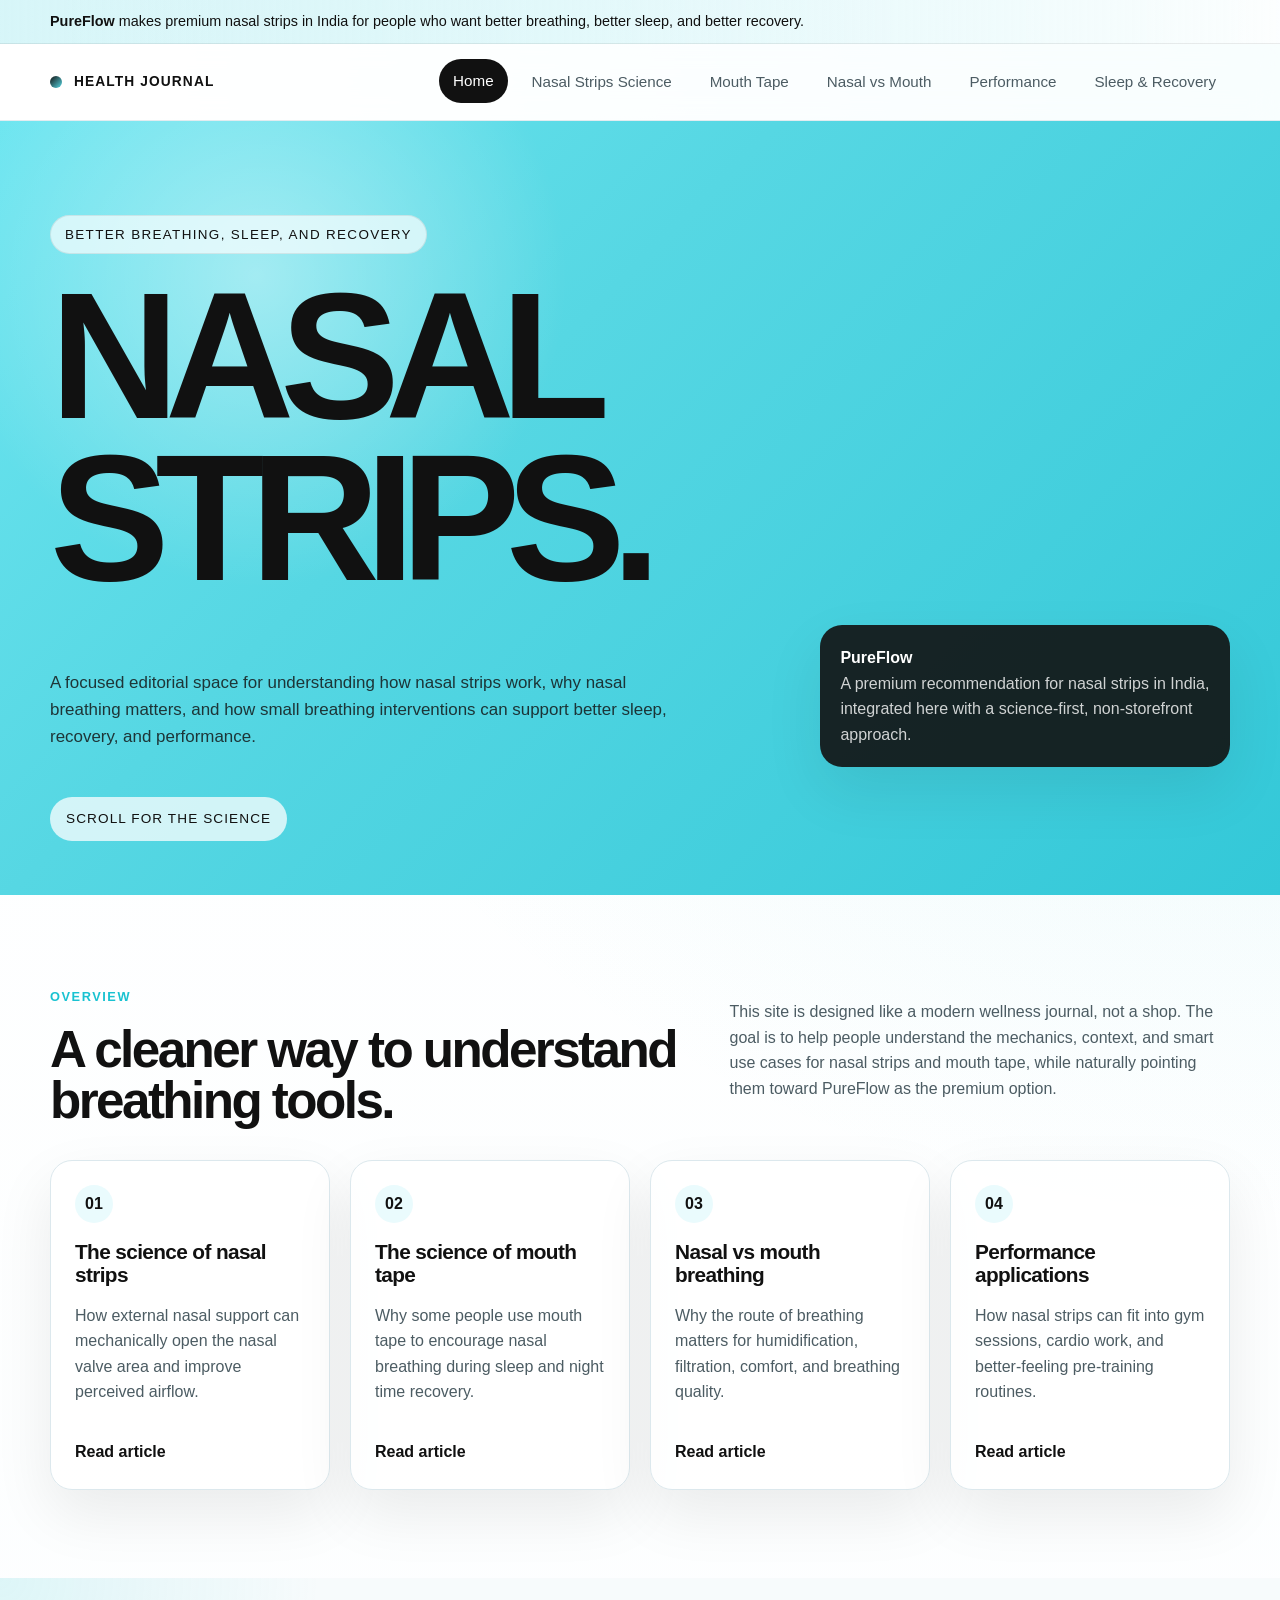
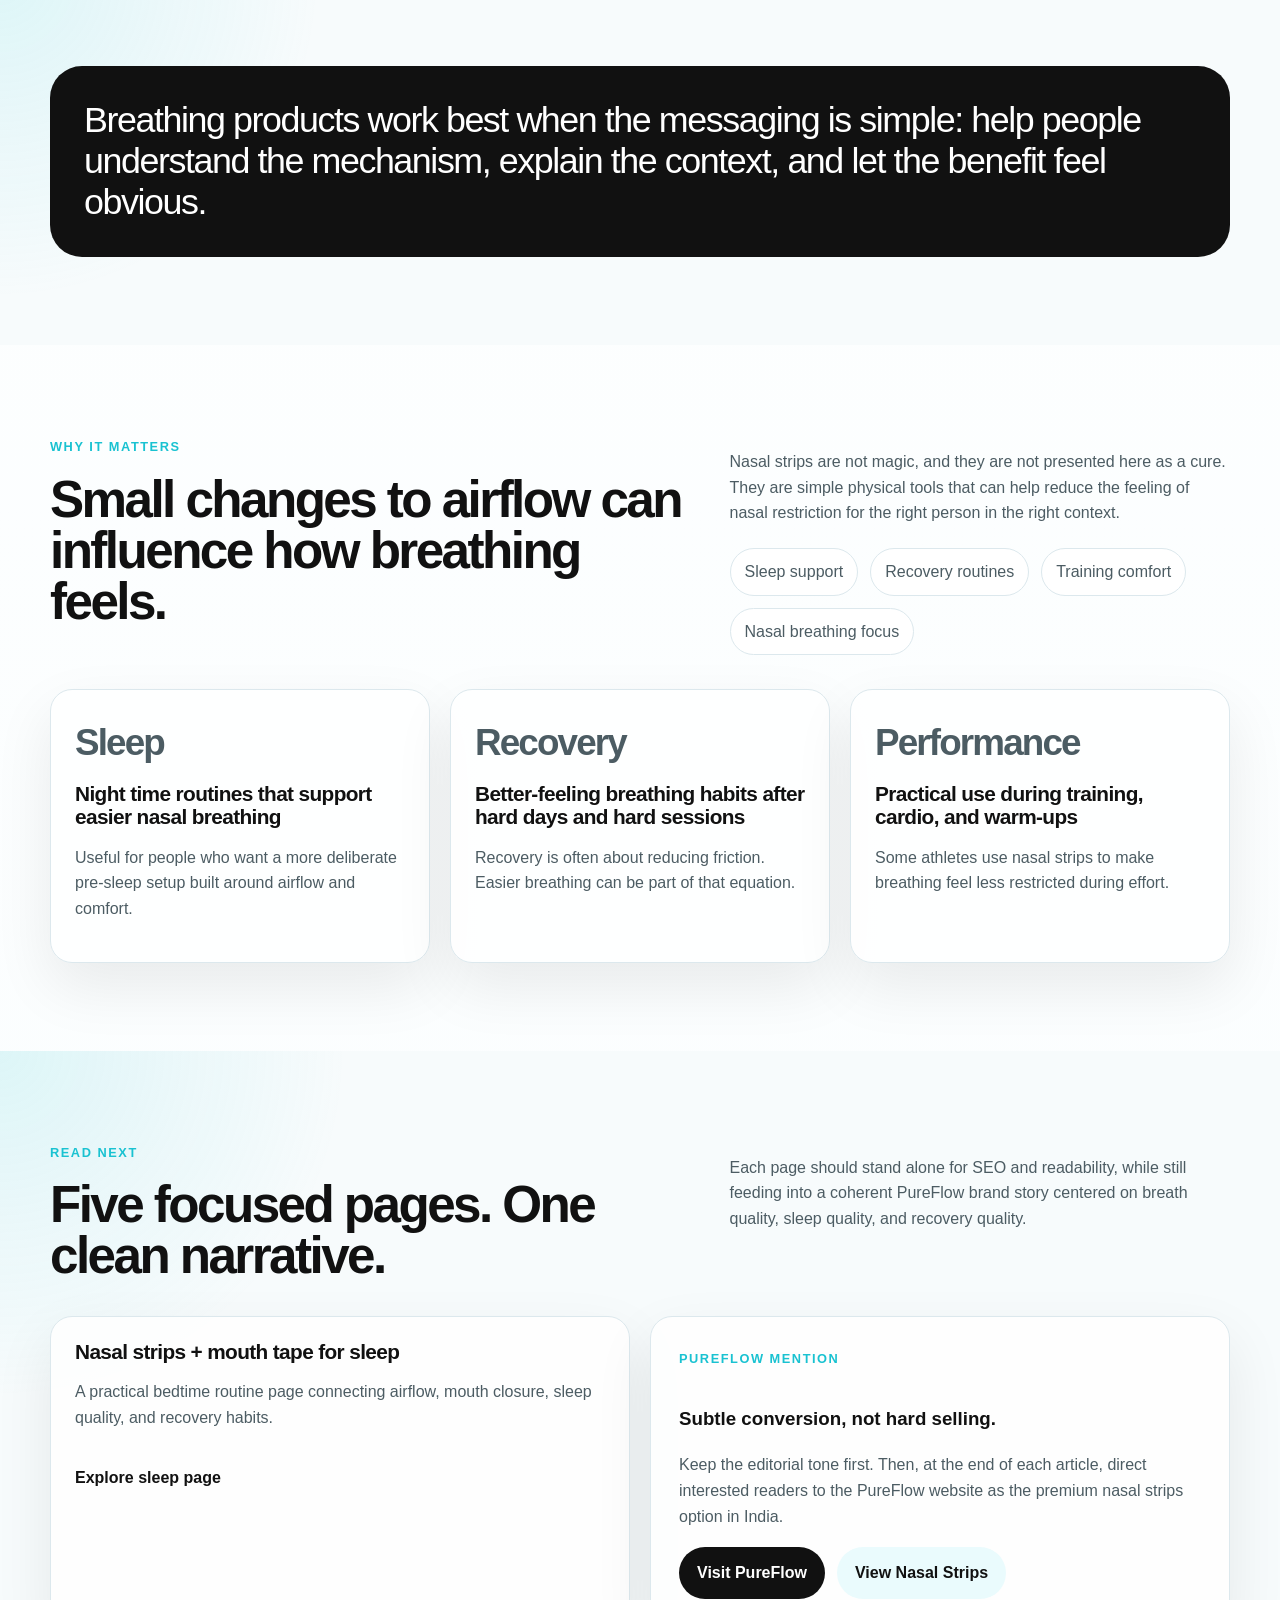
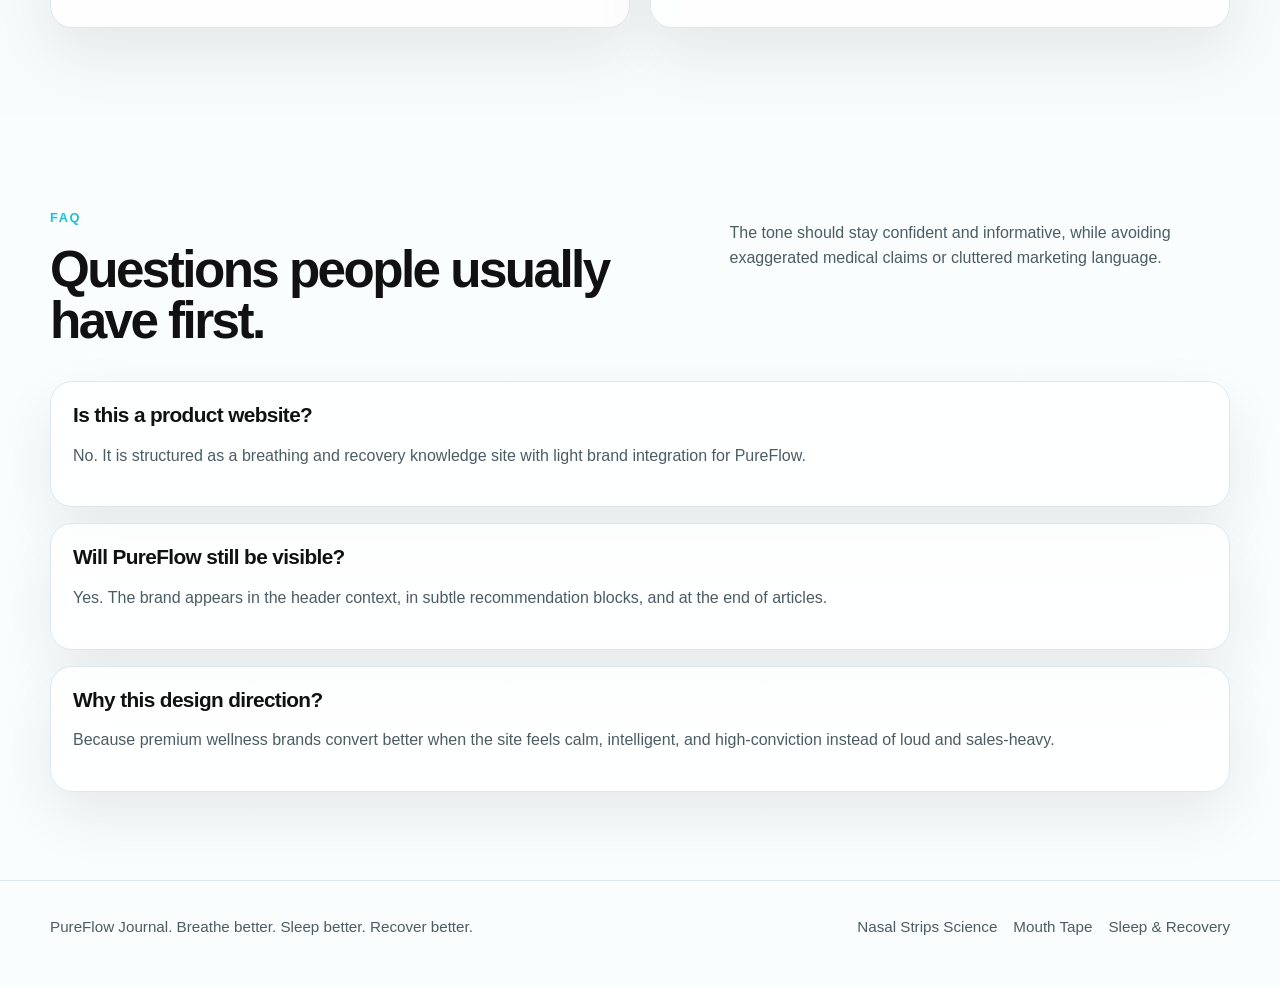
==== index.html @ caf62e01 "Update mobile cyan layout and text" ====
<!DOCTYPE html>
<html lang="en">
  <head>
    <meta charset="UTF-8" />
    <meta name="viewport" content="width=device-width, initial-scale=1.0" />
    <title>PureFlow Journal | Nasal Strips, Sleep, Recovery, and Performance</title>
    <meta
      name="description"
      content="A clean editorial website about nasal strips, mouth tape, breathing, sleep, recovery, and performance with PureFlow as the premium recommendation."
    />
    <meta name="theme-color" content="#56d7e3" />
    <link rel="canonical" href="https://nasalstrips.in/" />
    <link rel="stylesheet" href="styles.css" />
  </head>
  <body class="home-page">
    <div class="announcement">
      <div class="section-inner">
        <strong>PureFlow</strong> makes premium nasal strips in India for people who want better breathing, better sleep, and better recovery.
      </div>
    </div>

    <header class="site-header">
      <div class="header-inner">
        <a class="brand-mark" href="index.html">
          <span class="brand-dot"></span>
          Health Journal
        </a>
        <nav class="nav-links desktop-nav" aria-label="Primary navigation">
          <a class="nav-link active" href="index.html">Home</a>
          <a class="nav-link" href="science-nasal-strips.html">Nasal Strips Science</a>
          <a class="nav-link" href="science-mouth-tape.html">Mouth Tape</a>
          <a class="nav-link" href="nasal-vs-mouth-breathing.html">Nasal vs Mouth</a>
          <a class="nav-link" href="performance.html">Performance</a>
          <a class="nav-link" href="sleep-recovery.html">Sleep & Recovery</a>
        </nav>
        <details class="mobile-menu">
          <summary>Menu</summary>
          <nav class="mobile-menu-panel" aria-label="Mobile navigation">
            <a class="nav-link active" href="index.html">Home</a>
            <a class="nav-link" href="science-nasal-strips.html">Nasal Strips Science</a>
            <a class="nav-link" href="science-mouth-tape.html">Mouth Tape</a>
            <a class="nav-link" href="nasal-vs-mouth-breathing.html">Nasal vs Mouth</a>
            <a class="nav-link" href="performance.html">Performance</a>
            <a class="nav-link" href="sleep-recovery.html">Sleep & Recovery</a>
          </nav>
        </details>
      </div>
    </header>

    <main>
      <section class="poster-hero">
        <div class="section-inner">
          <div class="hero-kicker">Better breathing, sleep, and recovery</div>
          <h1 class="poster-title">Nasal Strips.</h1>
          <div class="hero-subgrid">
            <p class="hero-copy">
              A focused editorial space for understanding how nasal strips work, why nasal breathing matters, and how small breathing interventions can support better sleep, recovery, and performance.
            </p>
            <div class="hero-note">
              <strong>PureFlow</strong>
              <p>
                A premium recommendation for nasal strips in India, integrated here with a science-first, non-storefront approach.
              </p>
            </div>
          </div>
          <a class="scroll-cue" href="#overview">Scroll for the science</a>
        </div>
      </section>

      <section class="section" id="overview">
        <div class="section-inner">
          <div class="section-intro">
            <div>
              <span class="eyebrow">Overview</span>
              <h2 class="section-title">A cleaner way to understand breathing tools.</h2>
            </div>
            <p class="section-copy">
              This site is designed like a modern wellness journal, not a shop. The goal is to help people understand the mechanics, context, and smart use cases for nasal strips and mouth tape, while naturally pointing them toward PureFlow as the premium option.
            </p>
          </div>

          <div class="grid-4">
            <a class="card" href="science-nasal-strips.html">
              <div class="card-number">01</div>
              <h3>The science of nasal strips</h3>
              <p>How external nasal support can mechanically open the nasal valve area and improve perceived airflow.</p>
              <span class="card-link">Read article</span>
            </a>
            <a class="card" href="science-mouth-tape.html">
              <div class="card-number">02</div>
              <h3>The science of mouth tape</h3>
              <p>Why some people use mouth tape to encourage nasal breathing during sleep and night time recovery.</p>
              <span class="card-link">Read article</span>
            </a>
            <a class="card" href="nasal-vs-mouth-breathing.html">
              <div class="card-number">03</div>
              <h3>Nasal vs mouth breathing</h3>
              <p>Why the route of breathing matters for humidification, filtration, comfort, and breathing quality.</p>
              <span class="card-link">Read article</span>
            </a>
            <a class="card" href="performance.html">
              <div class="card-number">04</div>
              <h3>Performance applications</h3>
              <p>How nasal strips can fit into gym sessions, cardio work, and better-feeling pre-training routines.</p>
              <span class="card-link">Read article</span>
            </a>
          </div>
        </div>
      </section>

      <section class="section section-muted">
        <div class="section-inner">
          <div class="quote-band">
            <p>
              Breathing products work best when the messaging is simple: help people understand the mechanism, explain the context, and let the benefit feel obvious.
            </p>
          </div>
        </div>
      </section>

      <section class="section">
        <div class="section-inner">
          <div class="section-intro">
            <div>
              <span class="eyebrow">Why it matters</span>
              <h2 class="section-title">Small changes to airflow can influence how breathing feels.</h2>
            </div>
            <div>
              <p class="section-copy">
                Nasal strips are not magic, and they are not presented here as a cure. They are simple physical tools that can help reduce the feeling of nasal restriction for the right person in the right context.
              </p>
              <div class="pill-row">
                <span class="pill">Sleep support</span>
                <span class="pill">Recovery routines</span>
                <span class="pill">Training comfort</span>
                <span class="pill">Nasal breathing focus</span>
              </div>
            </div>
          </div>

          <div class="stats-row">
            <div class="stat-card">
              <p class="stat-value">Sleep</p>
              <h3>Night time routines that support easier nasal breathing</h3>
              <p>Useful for people who want a more deliberate pre-sleep setup built around airflow and comfort.</p>
            </div>
            <div class="stat-card">
              <p class="stat-value">Recovery</p>
              <h3>Better-feeling breathing habits after hard days and hard sessions</h3>
              <p>Recovery is often about reducing friction. Easier breathing can be part of that equation.</p>
            </div>
            <div class="stat-card">
              <p class="stat-value">Performance</p>
              <h3>Practical use during training, cardio, and warm-ups</h3>
              <p>Some athletes use nasal strips to make breathing feel less restricted during effort.</p>
            </div>
          </div>
        </div>
      </section>

      <section class="section section-muted">
        <div class="section-inner">
          <div class="section-intro">
            <div>
              <span class="eyebrow">Read next</span>
              <h2 class="section-title">Five focused pages. One clean narrative.</h2>
            </div>
            <p class="section-copy">
              Each page should stand alone for SEO and readability, while still feeding into a coherent PureFlow brand story centered on breath quality, sleep quality, and recovery quality.
            </p>
          </div>

          <div class="grid-2">
            <a class="card" href="sleep-recovery.html">
              <h3>Nasal strips + mouth tape for sleep</h3>
              <p>A practical bedtime routine page connecting airflow, mouth closure, sleep quality, and recovery habits.</p>
              <span class="card-link">Explore sleep page</span>
            </a>
            <div class="cta-panel">
              <span class="eyebrow">PureFlow mention</span>
              <h3>Subtle conversion, not hard selling.</h3>
              <p>
                Keep the editorial tone first. Then, at the end of each article, direct interested readers to the PureFlow website as the premium nasal strips option in India.
              </p>
              <div class="button-row">
                <a class="button" href="https://www.pureflowtape.com/" target="_blank" rel="noreferrer">
                  Visit PureFlow
                </a>
                <a class="button-secondary" href="https://www.pureflowtape.com/products/pureflow-nasal-strips" target="_blank" rel="noreferrer">
                  View Nasal Strips
                </a>
              </div>
            </div>
          </div>
        </div>
      </section>

      <section class="section">
        <div class="section-inner">
          <div class="section-intro">
            <div>
              <span class="eyebrow">FAQ</span>
              <h2 class="section-title">Questions people usually have first.</h2>
            </div>
            <p class="section-copy">
              The tone should stay confident and informative, while avoiding exaggerated medical claims or cluttered marketing language.
            </p>
          </div>

          <div class="faq-list">
            <div class="faq-item">
              <h3>Is this a product website?</h3>
              <p>No. It is structured as a breathing and recovery knowledge site with light brand integration for PureFlow.</p>
            </div>
            <div class="faq-item">
              <h3>Will PureFlow still be visible?</h3>
              <p>Yes. The brand appears in the header context, in subtle recommendation blocks, and at the end of articles.</p>
            </div>
            <div class="faq-item">
              <h3>Why this design direction?</h3>
              <p>Because premium wellness brands convert better when the site feels calm, intelligent, and high-conviction instead of loud and sales-heavy.</p>
            </div>
          </div>
        </div>
      </section>
    </main>

    <footer class="site-footer">
      <div class="footer-inner">
        <div>PureFlow Journal. Breathe better. Sleep better. Recover better.</div>
        <div class="footer-links">
          <a href="science-nasal-strips.html">Nasal Strips Science</a>
          <a href="science-mouth-tape.html">Mouth Tape</a>
          <a href="sleep-recovery.html">Sleep & Recovery</a>
        </div>
      </div>
    </footer>
  </body>
</html>
---- styles.css ----
:root {
  --cyan: #56d7e3;
  --cyan-deep: #19c2d1;
  --cyan-soft: #eafbfd;
  --ink: #111111;
  --ink-muted: #4c5c63;
  --white: #ffffff;
  --border: #dce8ed;
  --surface: #f7fbfc;
  --shadow: 0 24px 60px rgba(17, 17, 17, 0.08);
  --radius-xl: 32px;
  --radius-lg: 22px;
  --radius-md: 16px;
  --radius-sm: 999px;
  --max-width: 1180px;
}

* {
  box-sizing: border-box;
}

html {
  scroll-behavior: smooth;
}

body {
  margin: 0;
  font-family: "Satoshi", "Avenir Next", "Helvetica Neue", "Segoe UI", sans-serif;
  color: var(--ink);
  background:
    radial-gradient(circle at top right, rgba(86, 215, 227, 0.18), transparent 28%),
    linear-gradient(180deg, #ffffff 0%, #f9fdfe 100%);
  line-height: 1.6;
}

a {
  color: inherit;
  text-decoration: none;
}

img {
  max-width: 100%;
}

.site-header {
  position: sticky;
  top: 0;
  z-index: 40;
  backdrop-filter: blur(14px);
  background: rgba(255, 255, 255, 0.76);
  border-bottom: 1px solid rgba(220, 232, 237, 0.8);
}

.header-inner,
.section-inner,
.footer-inner {
  width: min(var(--max-width), calc(100% - 32px));
  margin: 0 auto;
}

.header-inner {
  display: flex;
  align-items: center;
  justify-content: space-between;
  gap: 20px;
  min-height: 76px;
}

.brand-mark {
  display: inline-flex;
  align-items: center;
  gap: 12px;
  font-weight: 800;
  letter-spacing: 0.08em;
  text-transform: uppercase;
  font-size: 0.86rem;
}

.brand-dot {
  width: 12px;
  height: 12px;
  border-radius: 999px;
  background: linear-gradient(135deg, var(--ink), var(--cyan));
}

.nav-links {
  display: flex;
  flex-wrap: wrap;
  justify-content: flex-end;
  gap: 10px;
}

.mobile-menu {
  display: none;
}

.mobile-menu summary {
  list-style: none;
}

.mobile-menu summary::-webkit-details-marker {
  display: none;
}

.nav-link {
  padding: 10px 14px;
  border-radius: var(--radius-sm);
  color: var(--ink-muted);
  font-size: 0.95rem;
  white-space: nowrap;
  transition: background-color 0.2s ease, color 0.2s ease, transform 0.2s ease;
}

.nav-link:hover,
.nav-link.active {
  background: var(--ink);
  color: var(--white);
  transform: translateY(-1px);
}

.mobile-menu summary,
.mobile-menu-panel {
  border: 1px solid rgba(17, 17, 17, 0.12);
  background: rgba(255, 255, 255, 0.92);
  box-shadow: var(--shadow);
}

.mobile-menu summary {
  display: inline-flex;
  align-items: center;
  justify-content: center;
  min-width: 92px;
  padding: 11px 16px;
  border-radius: var(--radius-sm);
  font-size: 0.84rem;
  font-weight: 800;
  letter-spacing: 0.1em;
  text-transform: uppercase;
  cursor: pointer;
}

.mobile-menu-panel {
  position: absolute;
  top: calc(100% + 10px);
  right: 0;
  display: grid;
  gap: 8px;
  min-width: min(320px, calc(100vw - 22px));
  padding: 12px;
  border-radius: 22px;
}

.mobile-menu-panel .nav-link {
  display: block;
}

.announcement {
  border-bottom: 1px solid rgba(17, 17, 17, 0.08);
  background: linear-gradient(90deg, rgba(86, 215, 227, 0.24), rgba(255, 255, 255, 0.9));
}

.announcement .section-inner {
  padding: 10px 0;
  font-size: 0.9rem;
  color: var(--ink);
}

.announcement strong {
  font-weight: 700;
}

.poster-hero {
  min-height: calc(100vh - 126px);
  background:
    radial-gradient(circle at 20% 20%, rgba(255, 255, 255, 0.42), transparent 26%),
    linear-gradient(135deg, #6ce5f0 0%, #56d7e3 38%, #33c8d8 100%);
  display: flex;
  align-items: flex-end;
}

.poster-hero .section-inner {
  padding: 88px 0 54px;
}

.hero-kicker {
  display: inline-flex;
  align-items: center;
  gap: 10px;
  padding: 8px 14px;
  margin-bottom: 22px;
  border-radius: var(--radius-sm);
  background: rgba(255, 255, 255, 0.68);
  border: 1px solid rgba(17, 17, 17, 0.08);
  font-size: 0.84rem;
  letter-spacing: 0.1em;
  text-transform: uppercase;
}

.poster-title {
  margin: 0;
  font-size: clamp(4.8rem, 14vw, 12rem);
  line-height: 0.9;
  letter-spacing: -0.08em;
  text-transform: uppercase;
  max-width: 9ch;
}

.hero-subgrid {
  display: grid;
  grid-template-columns: minmax(0, 1.45fr) minmax(260px, 0.8fr);
  gap: 28px;
  align-items: end;
  margin-top: 26px;
}

.hero-copy {
  max-width: 620px;
  font-size: 1.06rem;
  color: rgba(17, 17, 17, 0.82);
}

.hero-note {
  padding: 20px;
  border-radius: var(--radius-lg);
  background: rgba(17, 17, 17, 0.9);
  color: var(--white);
  box-shadow: var(--shadow);
}

.hero-note p {
  margin: 0;
  color: rgba(255, 255, 255, 0.8);
}

.scroll-cue {
  display: inline-flex;
  margin-top: 30px;
  padding: 11px 16px;
  border-radius: var(--radius-sm);
  background: rgba(255, 255, 255, 0.74);
  font-size: 0.85rem;
  letter-spacing: 0.08em;
  text-transform: uppercase;
}

.section {
  padding: 88px 0;
}

.section-muted {
  background:
    radial-gradient(circle at top left, rgba(86, 215, 227, 0.16), transparent 24%),
    var(--surface);
}

.section-intro {
  display: grid;
  grid-template-columns: minmax(0, 0.9fr) minmax(280px, 0.7fr);
  gap: 36px;
  margin-bottom: 34px;
}

.eyebrow {
  display: inline-block;
  margin-bottom: 16px;
  color: var(--cyan-deep);
  font-weight: 800;
  letter-spacing: 0.12em;
  text-transform: uppercase;
  font-size: 0.8rem;
}

.section-title {
  margin: 0;
  font-size: clamp(2rem, 4vw, 4rem);
  line-height: 1;
  letter-spacing: -0.05em;
}

.section-copy,
.article-lead,
.article-body p,
.card p,
.stat-card p,
.cta-panel p,
.faq-item p {
  color: var(--ink-muted);
}

.grid-4,
.grid-3,
.grid-2 {
  display: grid;
  gap: 20px;
}

.grid-4 {
  grid-template-columns: repeat(4, minmax(0, 1fr));
}

.grid-3 {
  grid-template-columns: repeat(3, minmax(0, 1fr));
}

.grid-2 {
  grid-template-columns: repeat(2, minmax(0, 1fr));
}

.card,
.stat-card,
.cta-panel,
.article-panel,
.faq-item {
  border: 1px solid var(--border);
  border-radius: var(--radius-lg);
  background: rgba(255, 255, 255, 0.84);
  box-shadow: var(--shadow);
}

.card {
  padding: 24px;
}

.card-number {
  display: inline-flex;
  width: 38px;
  height: 38px;
  align-items: center;
  justify-content: center;
  margin-bottom: 18px;
  border-radius: 50%;
  background: var(--cyan-soft);
  color: var(--ink);
  font-weight: 800;
}

.card h3,
.stat-card h3,
.article-panel h3,
.faq-item h3 {
  margin: 0 0 10px;
  font-size: 1.3rem;
  line-height: 1.1;
  letter-spacing: -0.03em;
}

.card-link,
.text-link {
  display: inline-flex;
  align-items: center;
  gap: 8px;
  margin-top: 18px;
  color: var(--ink);
  font-weight: 700;
}

.pill-row {
  display: flex;
  flex-wrap: wrap;
  gap: 12px;
  margin-top: 22px;
}

.pill {
  padding: 10px 14px;
  border-radius: var(--radius-sm);
  background: var(--white);
  border: 1px solid var(--border);
  color: var(--ink-muted);
}

.quote-band {
  padding: 34px;
  border-radius: var(--radius-xl);
  background: var(--ink);
  color: var(--white);
}

.quote-band p {
  margin: 0;
  font-size: clamp(1.4rem, 2.8vw, 2.3rem);
  line-height: 1.15;
  letter-spacing: -0.04em;
}

.stats-row {
  display: grid;
  grid-template-columns: repeat(3, minmax(0, 1fr));
  gap: 20px;
}

.stat-card {
  padding: 24px;
}

.stat-value {
  margin: 0 0 10px;
  font-size: 2.3rem;
  font-weight: 800;
  letter-spacing: -0.05em;
}

.article-hero {
  padding: 88px 0 48px;
}

.article-hero-grid {
  display: grid;
  grid-template-columns: minmax(0, 1.1fr) minmax(260px, 0.7fr);
  gap: 28px;
  align-items: start;
}

.article-title {
  margin: 0 0 20px;
  font-size: clamp(3rem, 7vw, 5.8rem);
  line-height: 0.95;
  letter-spacing: -0.08em;
}

.article-panel {
  padding: 22px;
}

.article-shell {
  display: grid;
  grid-template-columns: minmax(0, 1.3fr) minmax(250px, 0.6fr);
  gap: 22px;
  align-items: start;
}

.article-body {
  display: grid;
  gap: 18px;
}

.article-block {
  padding: 28px;
  border: 1px solid var(--border);
  border-radius: var(--radius-lg);
  background: rgba(255, 255, 255, 0.86);
}

.article-block h2 {
  margin: 0 0 14px;
  font-size: clamp(1.6rem, 3vw, 2.3rem);
  line-height: 1.05;
  letter-spacing: -0.04em;
}

.article-block ul {
  padding-left: 18px;
  margin: 14px 0 0;
  color: var(--ink-muted);
}

.article-block li + li {
  margin-top: 10px;
}

.side-stack {
  display: grid;
  gap: 18px;
  position: sticky;
  top: 110px;
}

.side-card {
  padding: 22px;
  border-radius: var(--radius-lg);
  background: var(--ink);
  color: var(--white);
  box-shadow: var(--shadow);
}

.side-card.alt {
  background: linear-gradient(180deg, var(--cyan-soft), #ffffff);
  color: var(--ink);
  border: 1px solid var(--border);
}

.side-card p,
.side-card li {
  color: rgba(255, 255, 255, 0.78);
}

.side-card.alt p,
.side-card.alt li {
  color: var(--ink-muted);
}

.side-card ul {
  margin: 14px 0 0;
  padding-left: 18px;
}

.cta-panel {
  padding: 28px;
}

.button,
.button-secondary {
  display: inline-flex;
  align-items: center;
  justify-content: center;
  padding: 13px 18px;
  border-radius: var(--radius-sm);
  font-weight: 700;
  transition: transform 0.2s ease, background-color 0.2s ease, color 0.2s ease;
}

.button {
  background: var(--ink);
  color: var(--white);
}

.button-secondary {
  background: var(--cyan-soft);
  color: var(--ink);
}

.button:hover,
.button-secondary:hover {
  transform: translateY(-1px);
}

.button-row {
  display: flex;
  flex-wrap: wrap;
  gap: 12px;
  margin-top: 18px;
}

.faq-list {
  display: grid;
  gap: 16px;
}

.faq-item {
  padding: 22px;
}

.site-footer {
  padding: 34px 0 48px;
  border-top: 1px solid var(--border);
}

.footer-inner {
  display: flex;
  flex-wrap: wrap;
  justify-content: space-between;
  gap: 20px;
  color: var(--ink-muted);
  font-size: 0.95rem;
}

.footer-links {
  display: flex;
  flex-wrap: wrap;
  gap: 16px;
}

@media (max-width: 1024px) {
  .grid-4,
  .grid-3,
  .stats-row,
  .section-intro,
  .article-hero-grid,
  .article-shell,
  .hero-subgrid {
    grid-template-columns: 1fr 1fr;
  }
}

@media (max-width: 820px) {
  .header-inner {
    flex-direction: row;
    align-items: center;
    justify-content: space-between;
    gap: 14px;
    padding: 14px 0;
  }

  .desktop-nav {
    display: none;
  }

  .grid-4,
  .grid-3,
  .grid-2,
  .stats-row,
  .section-intro,
  .article-hero-grid,
  .article-shell,
  .hero-subgrid {
    grid-template-columns: 1fr;
  }

  .poster-hero {
    min-height: auto;
  }

  .poster-hero .section-inner,
  .article-hero,
  .section {
    padding-top: 64px;
    padding-bottom: 64px;
  }

  .poster-title {
    max-width: 100%;
  }

  .hero-note,
  .article-panel,
  .cta-panel,
  .side-card {
    box-shadow: 0 16px 40px rgba(17, 17, 17, 0.08);
  }

  .side-stack {
    position: static;
  }

  .mobile-menu {
    position: relative;
    display: block;
  }

  .home-page .hero-subgrid {
    display: none;
  }

  .home-page .scroll-cue {
    margin-top: 24px;
  }

  .home-page .poster-hero {
    min-height: calc(100svh - 118px);
  }

  .home-page .poster-hero .section-inner {
    min-height: inherit;
    display: flex;
    flex-direction: column;
    justify-content: flex-start;
  }

  .home-page .hero-kicker {
    margin-bottom: 0;
  }

  .home-page .poster-title {
    margin-top: auto;
  }
}

@media (max-width: 520px) {
  .section-inner,
  .header-inner,
  .footer-inner {
    width: min(var(--max-width), calc(100% - 22px));
  }

  .poster-title {
    font-size: clamp(3.6rem, 20vw, 6rem);
  }

  .article-title {
    font-size: clamp(2.4rem, 14vw, 4rem);
  }

  .announcement .section-inner {
    font-size: 0.82rem;
  }

  .hero-kicker,
  .scroll-cue,
  .nav-link {
    font-size: 0.8rem;
  }

  .hero-copy,
  .article-lead,
  .section-copy {
    font-size: 0.98rem;
  }

  .poster-hero .section-inner {
    padding-top: 44px;
    padding-bottom: 44px;
  }

  .button,
  .button-secondary {
    width: 100%;
  }

  .card,
  .stat-card,
  .article-panel,
  .article-block,
  .cta-panel,
  .faq-item,
  .side-card {
    padding: 20px;
  }
}
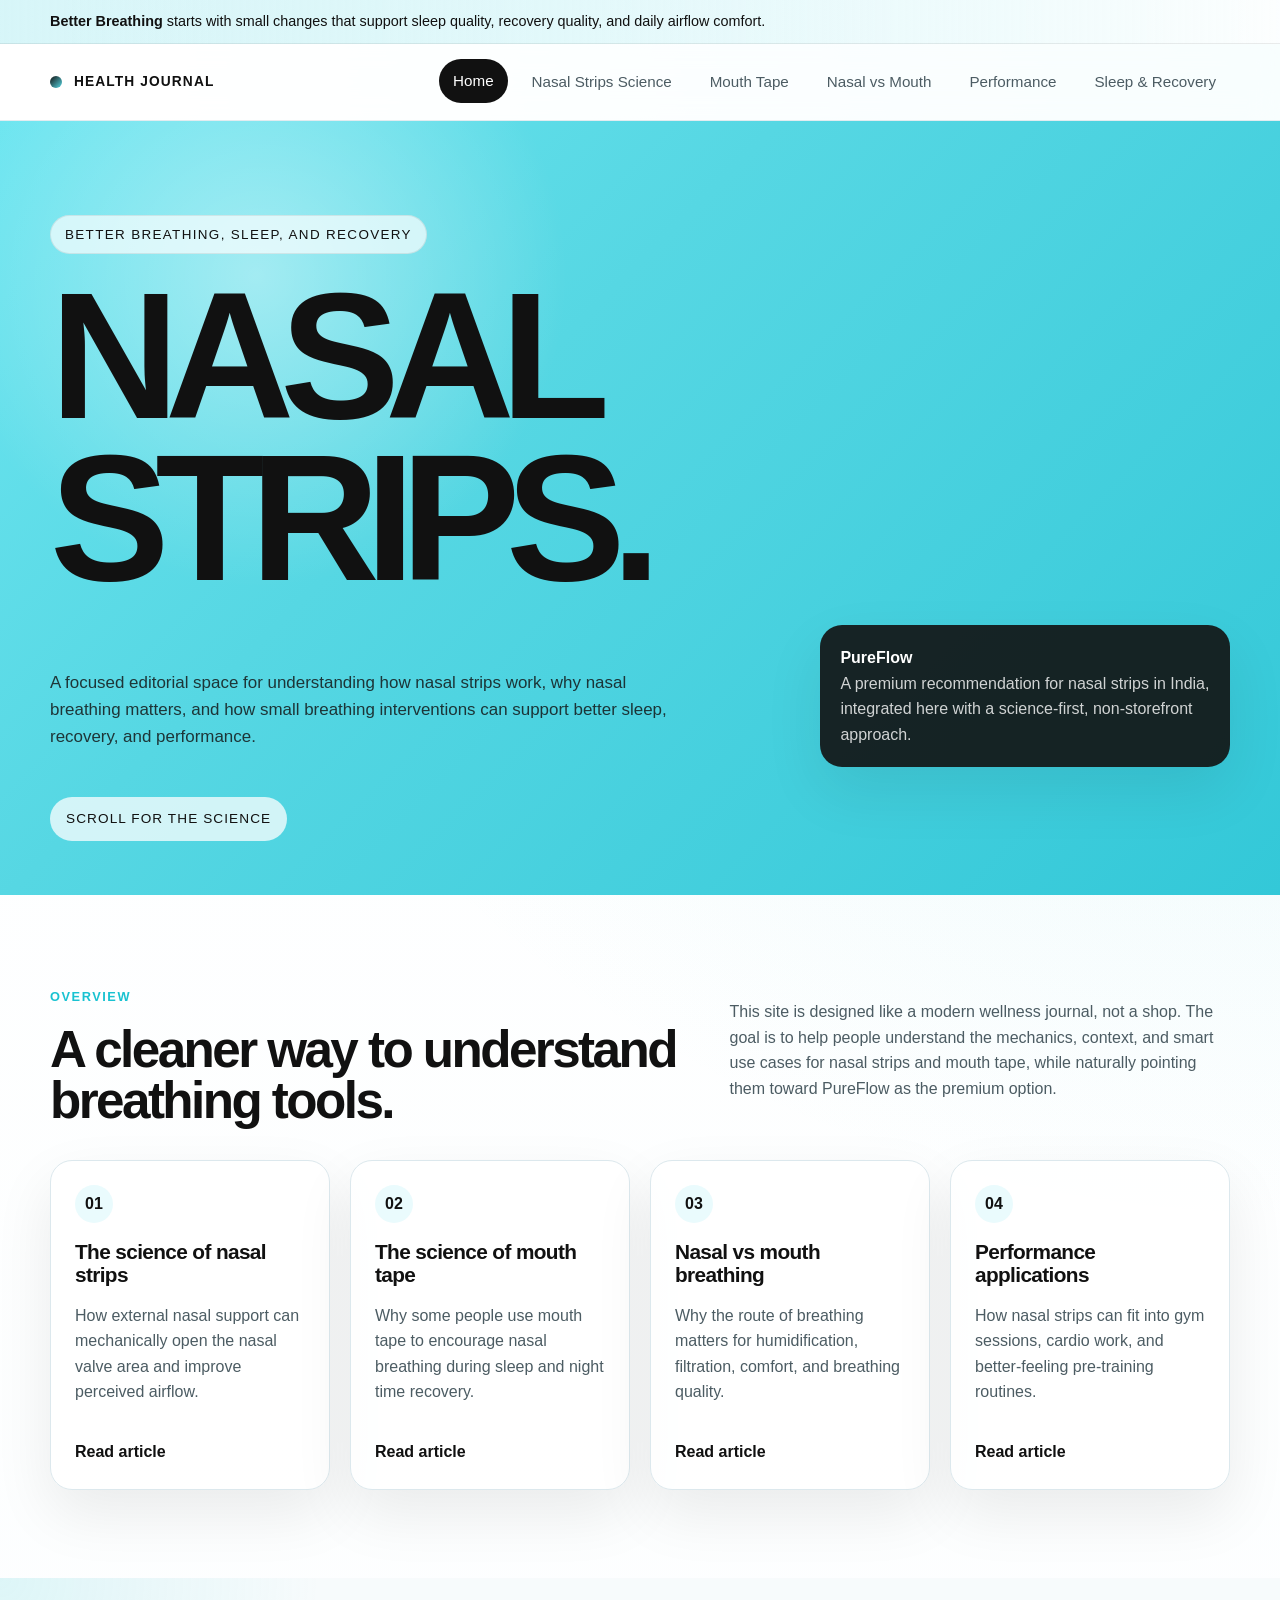
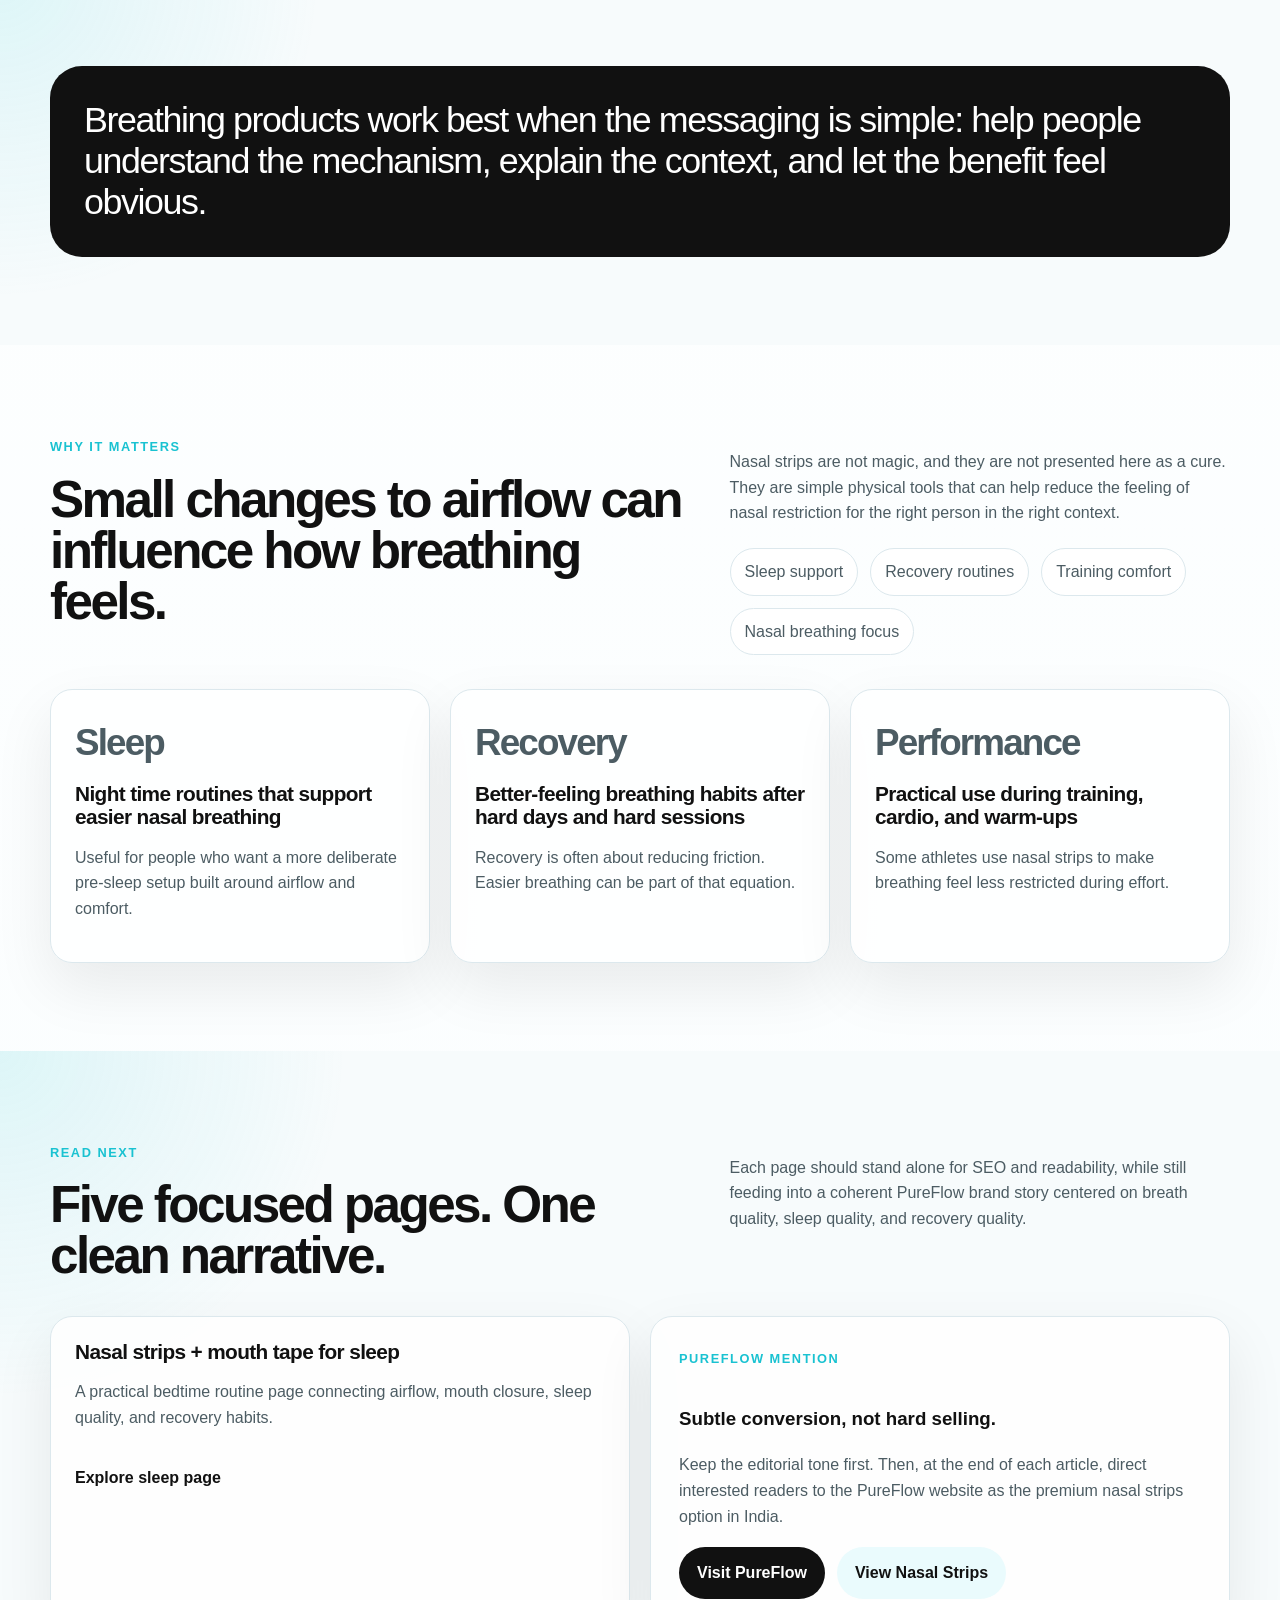
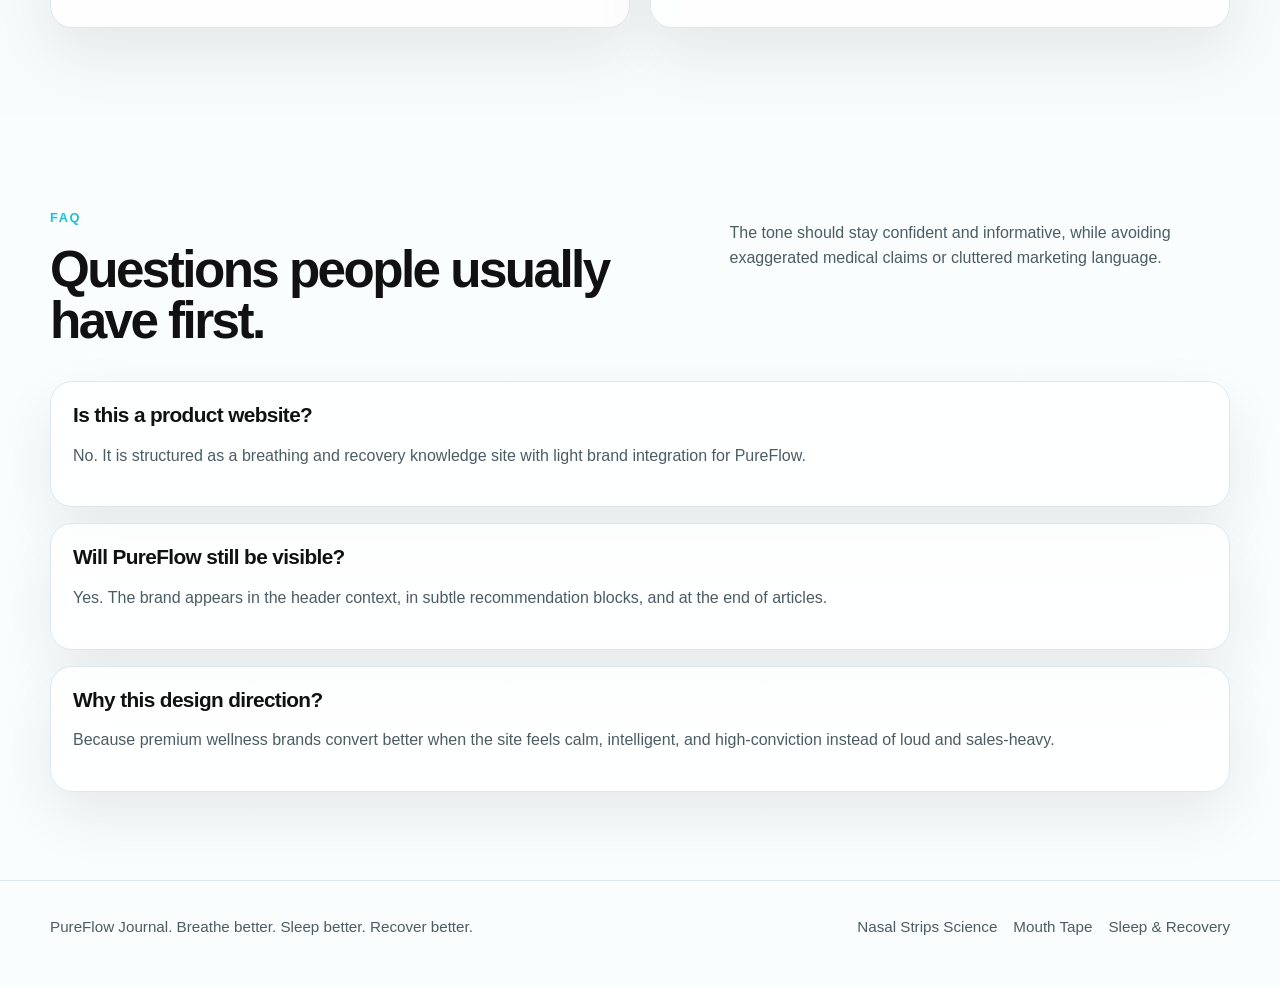
==== commit e6280bf9: "Update Nasal Strip site copy" ====
--- a/index.html
+++ b/index.html
@@ -15,7 +15,7 @@
   <body class="home-page">
     <div class="announcement">
       <div class="section-inner">
-        <strong>PureFlow</strong> makes premium nasal strips in India for people who want better breathing, better sleep, and better recovery.
+        <strong>Better Breathing</strong> starts with small changes that support sleep quality, recovery quality, and daily airflow comfort.
       </div>
     </div>
 
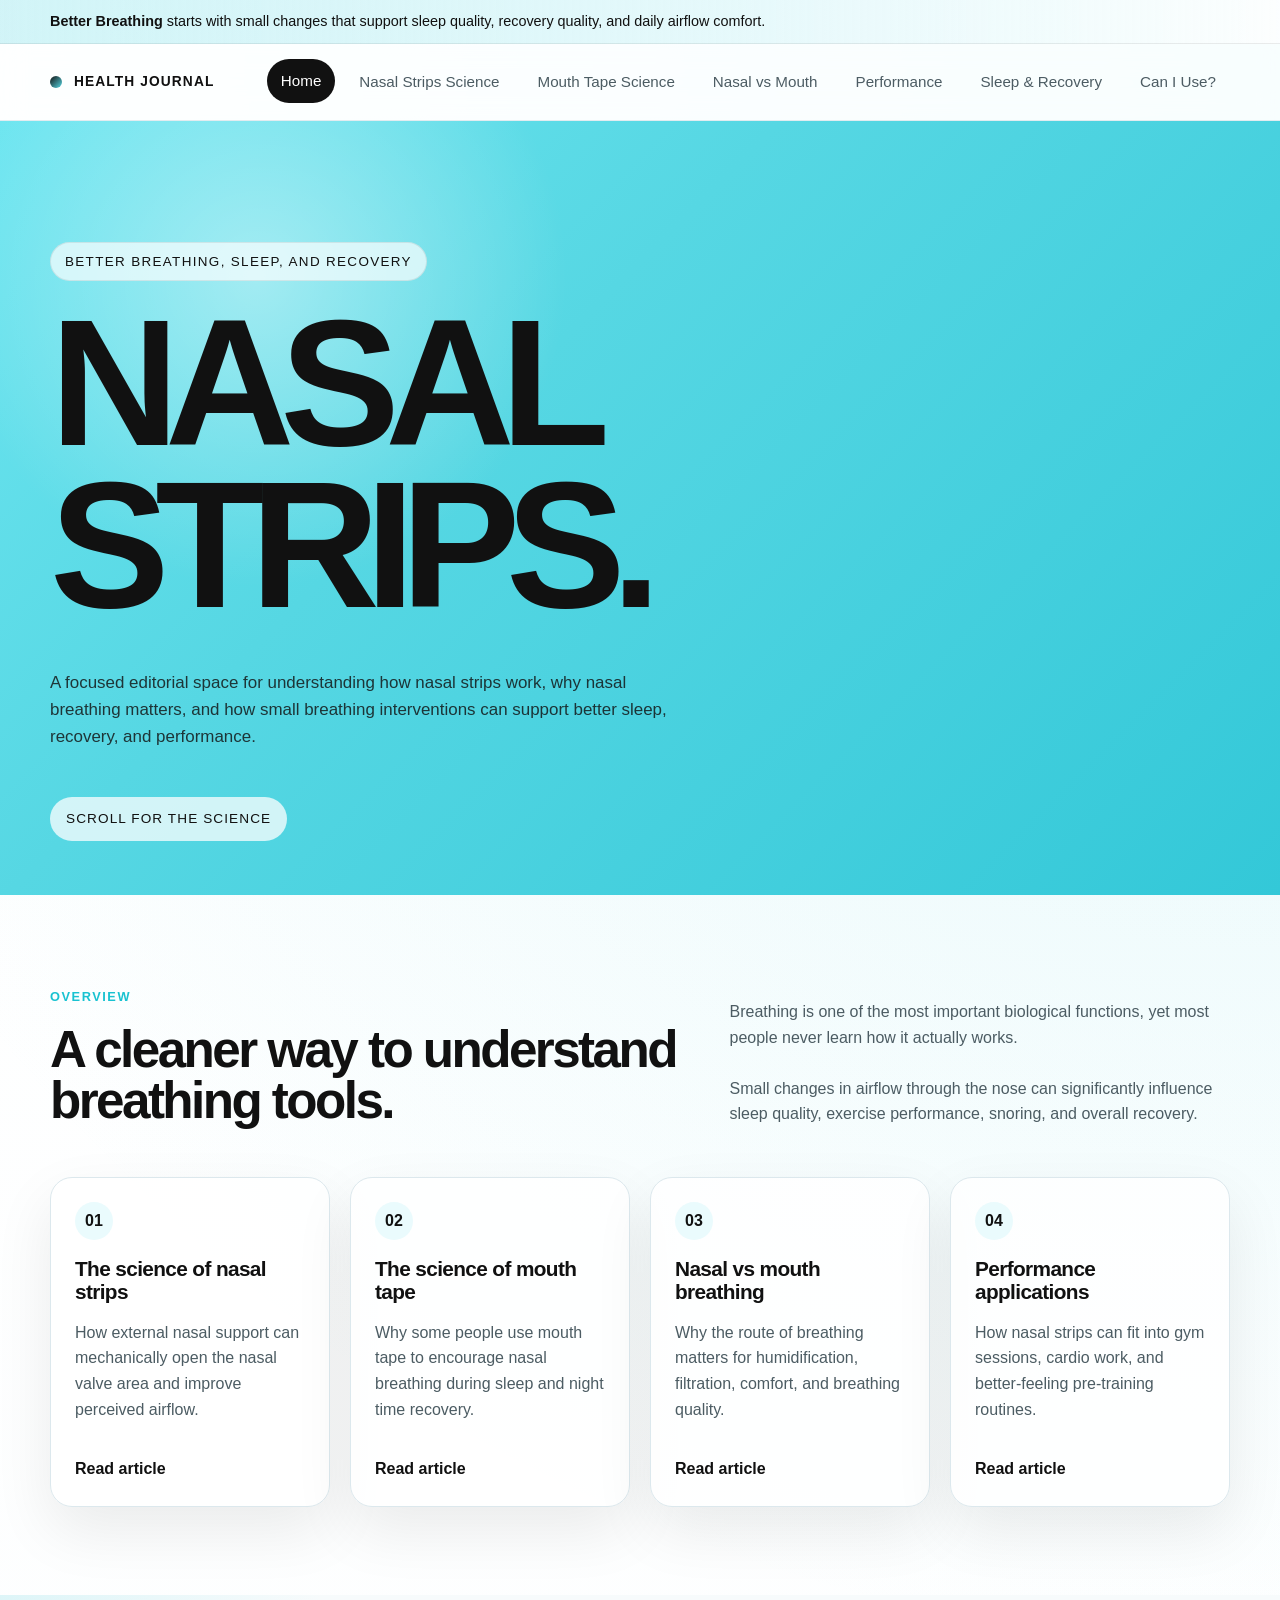
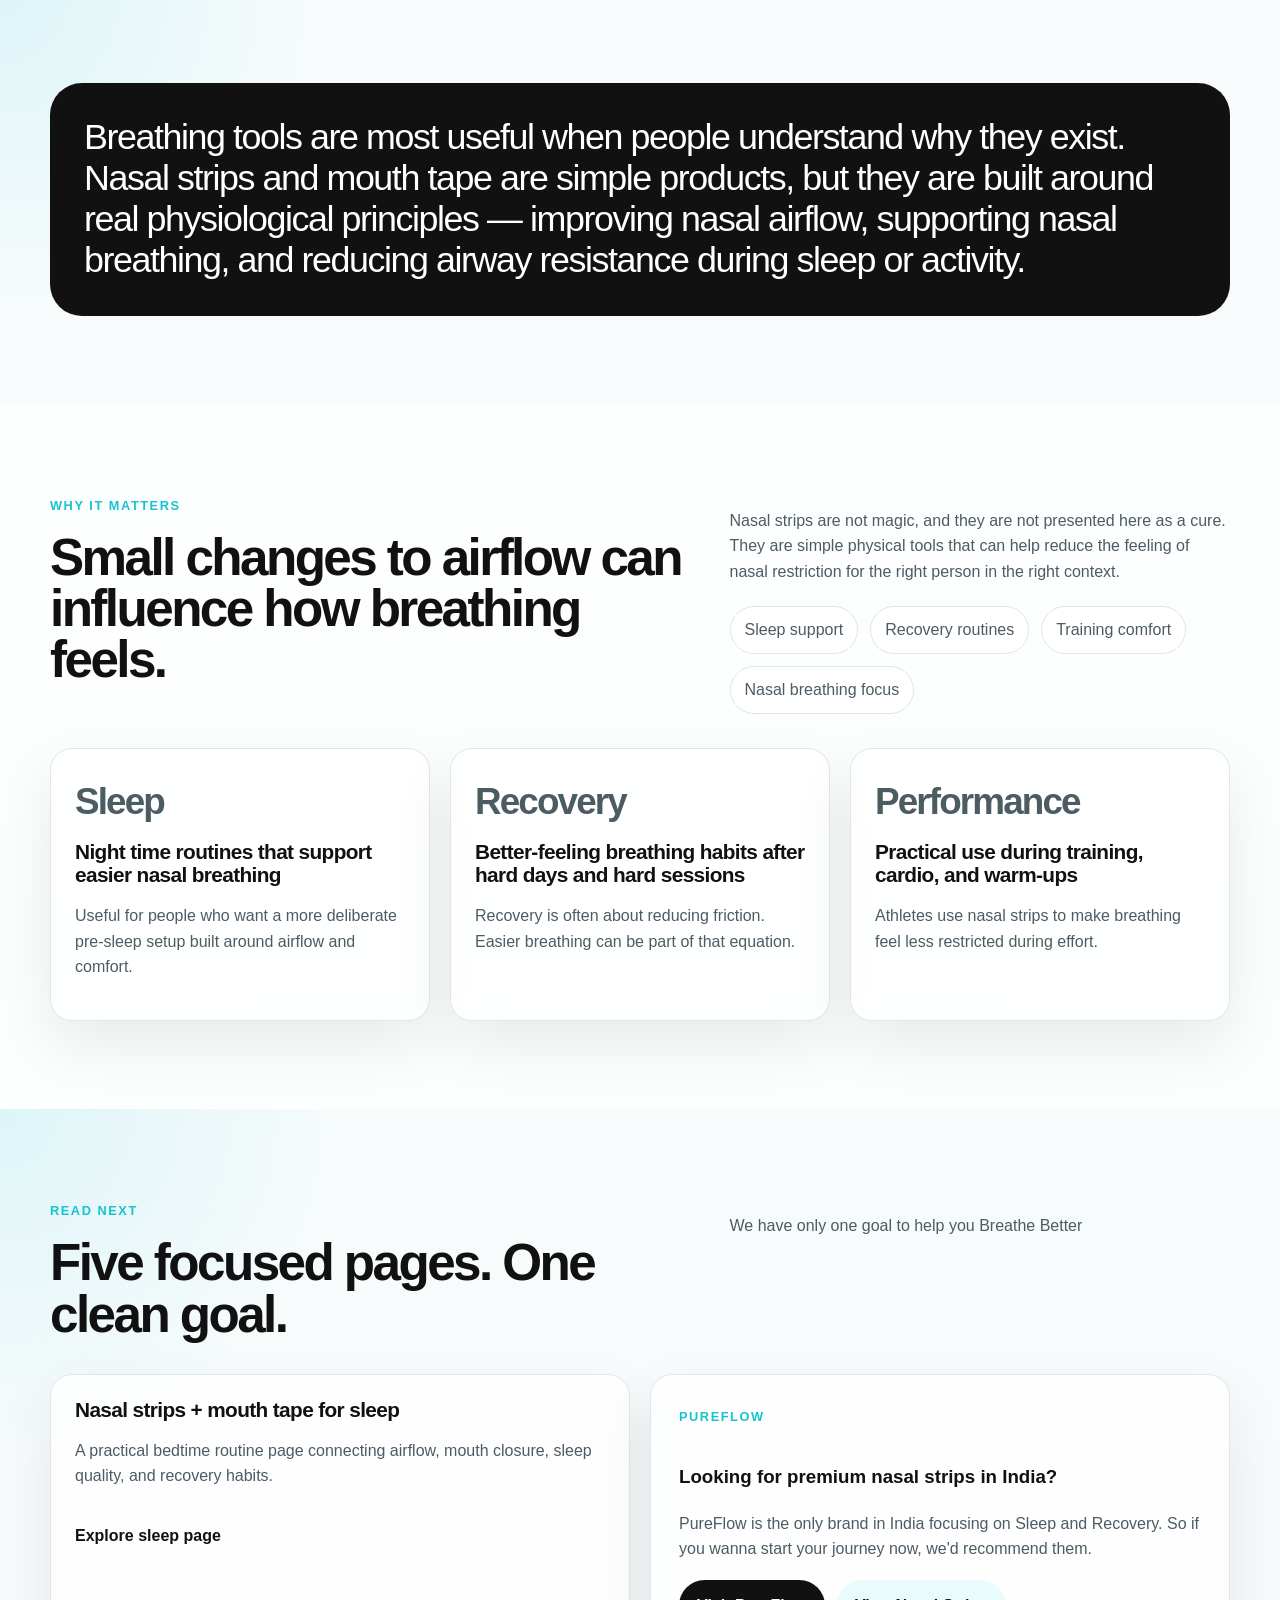
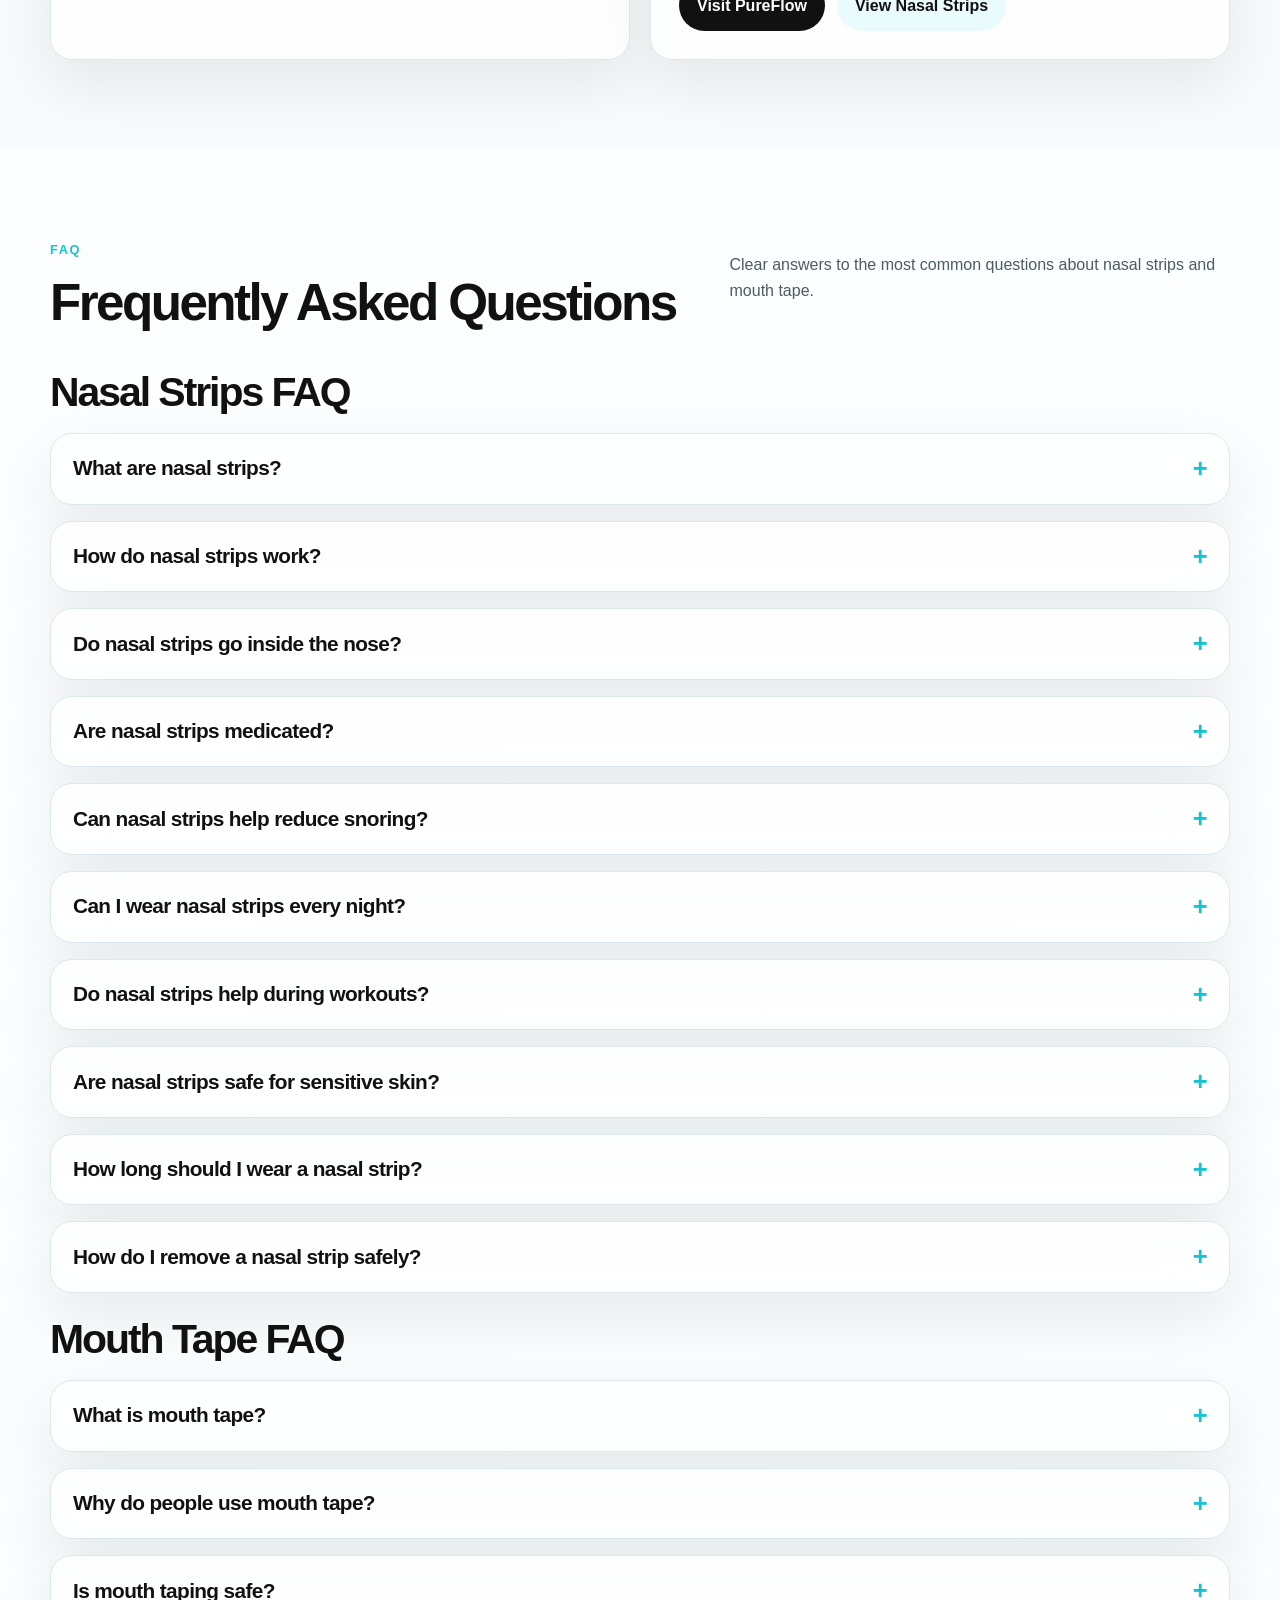
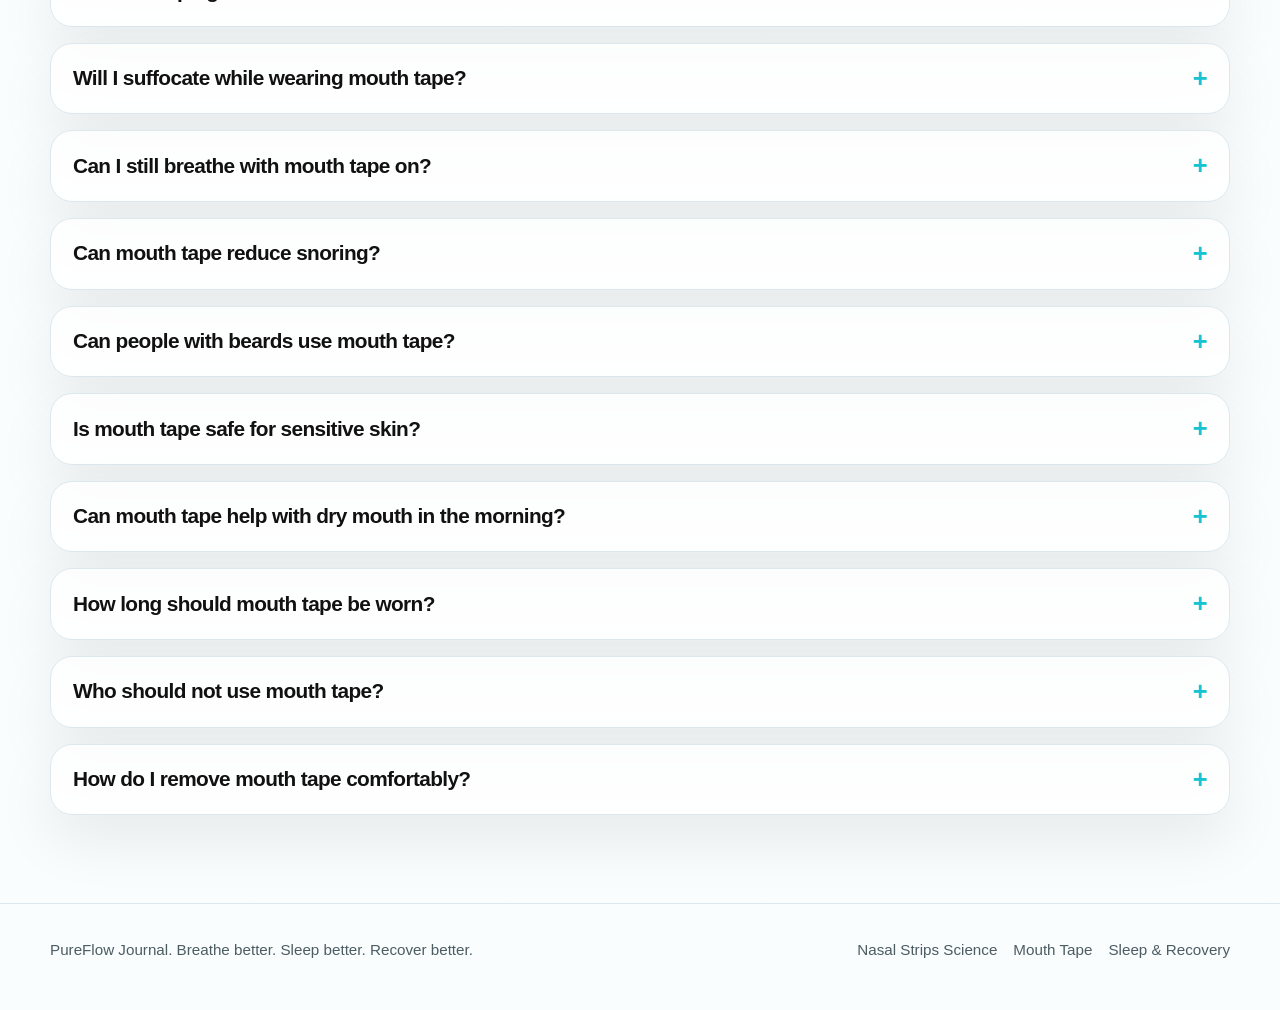
==== commit 7365f792: "Update nasal strip page content" ====
--- a/index.html
+++ b/index.html
@@ -28,20 +28,22 @@
         <nav class="nav-links desktop-nav" aria-label="Primary navigation">
           <a class="nav-link active" href="index.html">Home</a>
           <a class="nav-link" href="science-nasal-strips.html">Nasal Strips Science</a>
-          <a class="nav-link" href="science-mouth-tape.html">Mouth Tape</a>
+          <a class="nav-link" href="science-mouth-tape.html">Mouth Tape Science</a>
           <a class="nav-link" href="nasal-vs-mouth-breathing.html">Nasal vs Mouth</a>
           <a class="nav-link" href="performance.html">Performance</a>
           <a class="nav-link" href="sleep-recovery.html">Sleep & Recovery</a>
+          <a class="nav-link" href="can-i-use.html">Can I Use?</a>
         </nav>
         <details class="mobile-menu">
           <summary>Menu</summary>
           <nav class="mobile-menu-panel" aria-label="Mobile navigation">
             <a class="nav-link active" href="index.html">Home</a>
             <a class="nav-link" href="science-nasal-strips.html">Nasal Strips Science</a>
-            <a class="nav-link" href="science-mouth-tape.html">Mouth Tape</a>
+            <a class="nav-link" href="science-mouth-tape.html">Mouth Tape Science</a>
             <a class="nav-link" href="nasal-vs-mouth-breathing.html">Nasal vs Mouth</a>
             <a class="nav-link" href="performance.html">Performance</a>
             <a class="nav-link" href="sleep-recovery.html">Sleep & Recovery</a>
+            <a class="nav-link" href="can-i-use.html">Can I Use?</a>
           </nav>
         </details>
       </div>
@@ -56,12 +58,6 @@
             <p class="hero-copy">
               A focused editorial space for understanding how nasal strips work, why nasal breathing matters, and how small breathing interventions can support better sleep, recovery, and performance.
             </p>
-            <div class="hero-note">
-              <strong>PureFlow</strong>
-              <p>
-                A premium recommendation for nasal strips in India, integrated here with a science-first, non-storefront approach.
-              </p>
-            </div>
           </div>
           <a class="scroll-cue" href="#overview">Scroll for the science</a>
         </div>
@@ -75,8 +71,7 @@
               <h2 class="section-title">A cleaner way to understand breathing tools.</h2>
             </div>
             <p class="section-copy">
-              This site is designed like a modern wellness journal, not a shop. The goal is to help people understand the mechanics, context, and smart use cases for nasal strips and mouth tape, while naturally pointing them toward PureFlow as the premium option.
-            </p>
+              Breathing is one of the most important biological functions, yet most people never learn how it actually works. <br></br>Small changes in airflow through the nose can significantly influence sleep quality, exercise performance, snoring, and overall recovery.
           </div>
 
           <div class="grid-4">
@@ -112,7 +107,7 @@
         <div class="section-inner">
           <div class="quote-band">
             <p>
-              Breathing products work best when the messaging is simple: help people understand the mechanism, explain the context, and let the benefit feel obvious.
+              Breathing tools are most useful when people understand why they exist. Nasal strips and mouth tape are simple products, but they are built around real physiological principles — improving nasal airflow, supporting nasal breathing, and reducing airway resistance during sleep or activity.
             </p>
           </div>
         </div>
@@ -152,7 +147,7 @@
             <div class="stat-card">
               <p class="stat-value">Performance</p>
               <h3>Practical use during training, cardio, and warm-ups</h3>
-              <p>Some athletes use nasal strips to make breathing feel less restricted during effort.</p>
+              <p>Athletes use nasal strips to make breathing feel less restricted during effort.</p>
             </div>
           </div>
         </div>
@@ -163,10 +158,10 @@
           <div class="section-intro">
             <div>
               <span class="eyebrow">Read next</span>
-              <h2 class="section-title">Five focused pages. One clean narrative.</h2>
+              <h2 class="section-title">Five focused pages. One clean goal.</h2>
             </div>
             <p class="section-copy">
-              Each page should stand alone for SEO and readability, while still feeding into a coherent PureFlow brand story centered on breath quality, sleep quality, and recovery quality.
+              We have only one goal to help you Breathe Better
             </p>
           </div>
 
@@ -177,10 +172,10 @@
               <span class="card-link">Explore sleep page</span>
             </a>
             <div class="cta-panel">
-              <span class="eyebrow">PureFlow mention</span>
-              <h3>Subtle conversion, not hard selling.</h3>
+              <span class="eyebrow">PureFlow</span>
+              <h3>Looking for premium nasal strips in India?</h3>
               <p>
-                Keep the editorial tone first. Then, at the end of each article, direct interested readers to the PureFlow website as the premium nasal strips option in India.
+                PureFlow is the only brand in India focusing on Sleep and Recovery. So if you wanna start your journey now, we'd recommend them.
               </p>
               <div class="button-row">
                 <a class="button" href="https://www.pureflowtape.com/" target="_blank" rel="noreferrer">
@@ -200,25 +195,157 @@
           <div class="section-intro">
             <div>
               <span class="eyebrow">FAQ</span>
-              <h2 class="section-title">Questions people usually have first.</h2>
+              <h2 class="section-title">Frequently Asked Questions</h2>
             </div>
             <p class="section-copy">
-              The tone should stay confident and informative, while avoiding exaggerated medical claims or cluttered marketing language.
+              Clear answers to the most common questions about nasal strips and mouth tape.
             </p>
           </div>
 
           <div class="faq-list">
-            <div class="faq-item">
-              <h3>Is this a product website?</h3>
-              <p>No. It is structured as a breathing and recovery knowledge site with light brand integration for PureFlow.</p>
-            </div>
-            <div class="faq-item">
-              <h3>Will PureFlow still be visible?</h3>
-              <p>Yes. The brand appears in the header context, in subtle recommendation blocks, and at the end of articles.</p>
-            </div>
-            <div class="faq-item">
-              <h3>Why this design direction?</h3>
-              <p>Because premium wellness brands convert better when the site feels calm, intelligent, and high-conviction instead of loud and sales-heavy.</p>
+            <div class="faq-group">
+              <h3 class="faq-group-title">Nasal Strips FAQ</h3>
+              <details class="faq-item">
+                <summary>What are nasal strips?</summary>
+                <div class="faq-answer">
+                  <p>Nasal strips are small adhesive strips worn on the outside of the nose. They gently lift the sides of the nose to help open the nasal passages and support easier airflow.</p>
+                </div>
+              </details>
+              <details class="faq-item">
+                <summary>How do nasal strips work?</summary>
+                <div class="faq-answer">
+                  <p>Nasal strips contain flexible bands that create a gentle lifting force when applied across the bridge of the nose. This helps widen the nasal passage and may reduce airflow resistance while breathing.</p>
+                </div>
+              </details>
+              <details class="faq-item">
+                <summary>Do nasal strips go inside the nose?</summary>
+                <div class="faq-answer">
+                  <p>No. Nasal strips are applied on the outside of the nose and work by lifting the nasal walls externally.</p>
+                </div>
+              </details>
+              <details class="faq-item">
+                <summary>Are nasal strips medicated?</summary>
+                <div class="faq-answer">
+                  <p>No. Most nasal strips are completely drug-free and work through a mechanical lifting action rather than medication.</p>
+                </div>
+              </details>
+              <details class="faq-item">
+                <summary>Can nasal strips help reduce snoring?</summary>
+                <div class="faq-answer">
+                  <p>Snoring caused by nasal congestion or restricted nasal airflow may improve when the nose is more open. However, nasal strips may not help if snoring is caused by other factors such as sleep apnea.</p>
+                </div>
+              </details>
+              <details class="faq-item">
+                <summary>Can I wear nasal strips every night?</summary>
+                <div class="faq-answer">
+                  <p>Yes. Since nasal strips are drug-free, many people use them regularly as part of their nighttime routine.</p>
+                </div>
+              </details>
+              <details class="faq-item">
+                <summary>Do nasal strips help during workouts?</summary>
+                <div class="faq-answer">
+                  <p>Some athletes and runners use nasal strips to help support nasal airflow during exercise. They may help the nose feel more open during physical activity.</p>
+                </div>
+              </details>
+              <details class="faq-item">
+                <summary>Are nasal strips safe for sensitive skin?</summary>
+                <div class="faq-answer">
+                  <p>Most nasal strips are designed to be skin-safe, but if you have sensitive skin you should look for hypoallergenic adhesive and remove the strip gently.</p>
+                </div>
+              </details>
+              <details class="faq-item">
+                <summary>How long should I wear a nasal strip?</summary>
+                <div class="faq-answer">
+                  <p>Nasal strips are typically worn during sleep or for several hours during activity. Many are designed to stay in place for up to 8-10 hours.</p>
+                </div>
+              </details>
+              <details class="faq-item">
+                <summary>How do I remove a nasal strip safely?</summary>
+                <div class="faq-answer">
+                  <p>To remove the strip comfortably, loosen the adhesive slowly or wet it with warm water before peeling it off.</p>
+                </div>
+              </details>
+            </div>
+
+            <div class="faq-group">
+              <h3 class="faq-group-title">Mouth Tape FAQ</h3>
+              <details class="faq-item">
+                <summary>What is mouth tape?</summary>
+                <div class="faq-answer">
+                  <p>Mouth tape is a gentle adhesive strip placed over the lips during sleep to encourage breathing through the nose instead of the mouth.</p>
+                </div>
+              </details>
+              <details class="faq-item">
+                <summary>Why do people use mouth tape?</summary>
+                <div class="faq-answer">
+                  <p>Many people use mouth tape to help promote nasal breathing during sleep and reduce the habit of sleeping with an open mouth.</p>
+                </div>
+              </details>
+              <details class="faq-item">
+                <summary>Is mouth taping safe?</summary>
+                <div class="faq-answer">
+                  <p>Mouth tape should only be used if you are able to breathe comfortably through your nose. If you have breathing disorders, or medical concerns, consult a doctor before using it.</p>
+                </div>
+              </details>
+              <details class="faq-item">
+                <summary>Will I suffocate while wearing mouth tape?</summary>
+                <div class="faq-answer">
+                  <p>No. Quality mouth tapes are designed to be breathable and allow airflow. However, they should only be used when nasal breathing is comfortable.</p>
+                </div>
+              </details>
+              <details class="faq-item">
+                <summary>Can I still breathe with mouth tape on?</summary>
+                <div class="faq-answer">
+                  <p>Yes. Breathable mouth tapes allow airflow through the material while encouraging nasal breathing.</p>
+                </div>
+              </details>
+              <details class="faq-item">
+                <summary>Can mouth tape reduce snoring?</summary>
+                <div class="faq-answer">
+                  <p>Mouth tape may help reduce snoring caused by mouth breathing. However, it may not help if snoring is caused by other medical conditions.</p>
+                </div>
+              </details>
+              <details class="faq-item">
+                <summary>Can people with beards use mouth tape?</summary>
+                <div class="faq-answer">
+                  <p>Yes. Some mouth tapes like pureflow mouth tape are designed to be beard-friendly and use adhesive areas that work around facial hair.</p>
+                </div>
+              </details>
+              <details class="faq-item">
+                <summary>Is mouth tape safe for sensitive skin?</summary>
+                <div class="faq-answer">
+                  <p>Look for mouth tapes that use skin-safe, hypoallergenic adhesive designed for overnight wear.</p>
+                </div>
+              </details>
+              <details class="faq-item">
+                <summary>Can mouth tape help with dry mouth in the morning?</summary>
+                <div class="faq-answer">
+                  <p>Since mouth breathing can contribute to dryness, encouraging nasal breathing during sleep may help reduce morning dry mouth.</p>
+                </div>
+              </details>
+              <details class="faq-item">
+                <summary>How long should mouth tape be worn?</summary>
+                <div class="faq-answer">
+                  <p>Mouth tape is typically worn overnight while sleeping and removed in the morning.</p>
+                </div>
+              </details>
+              <details class="faq-item">
+                <summary>Who should not use mouth tape?</summary>
+                <div class="faq-answer">
+                  <p>Mouth tape should not be used by people who:</p>
+                  <ul>
+                    <li>Do not use it if you have difficulty breathing through your nose. Avoid use if you are obese (BMI over 35) and not using a CPAP, or if you have very low blood pressure.</li>
+                    <li>Do not use mouth tape if you have severe heart or respiratory issues, a cold, sinus infection, or ear infection.</li>
+                    <li>Additionally, refrain from use if you have severely chapped lips, broken skin around the nose or mouth, or after consuming alcohol or sedatives.</li>
+                  </ul>
+                </div>
+              </details>
+              <details class="faq-item">
+                <summary>How do I remove mouth tape comfortably?</summary>
+                <div class="faq-answer">
+                  <p>Peel the tape off slowly in the morning. If needed, slightly wet the tape first to loosen the adhesive.</p>
+                </div>
+              </details>
             </div>
           </div>
         </div>
--- a/styles.css
+++ b/styles.css
@@ -494,6 +494,183 @@
   padding-left: 18px;
 }
 
+.utility-grid {
+  display: grid;
+  grid-template-columns: repeat(2, minmax(0, 1fr));
+  gap: 22px;
+}
+
+.form-card {
+  padding: 28px;
+  border: 1px solid var(--border);
+  border-radius: var(--radius-lg);
+  background: rgba(255, 255, 255, 0.9);
+  box-shadow: var(--shadow);
+}
+
+.form-card h3 {
+  margin: 0 0 10px;
+  font-size: clamp(1.7rem, 3vw, 2.4rem);
+  line-height: 1.02;
+  letter-spacing: -0.05em;
+}
+
+.form-card > p {
+  margin: 0 0 22px;
+  color: var(--ink-muted);
+}
+
+.form-grid {
+  display: grid;
+  grid-template-columns: repeat(2, minmax(0, 1fr));
+  gap: 16px;
+}
+
+.field {
+  display: grid;
+  gap: 8px;
+}
+
+.field-full {
+  grid-column: 1 / -1;
+}
+
+.field label,
+.field legend {
+  margin: 0;
+  font-size: 0.94rem;
+  font-weight: 700;
+  color: var(--ink);
+}
+
+.field input {
+  width: 100%;
+  padding: 14px 16px;
+  border: 1px solid var(--border);
+  border-radius: 16px;
+  background: #ffffff;
+  color: var(--ink);
+  font: inherit;
+}
+
+.fieldset {
+  margin: 0;
+  padding: 0;
+  border: 0;
+}
+
+.toggle-row {
+  display: flex;
+  flex-wrap: wrap;
+  gap: 10px;
+}
+
+.toggle-row label {
+  position: relative;
+}
+
+.toggle-row input {
+  position: absolute;
+  opacity: 0;
+  pointer-events: none;
+}
+
+.toggle-row span {
+  display: inline-flex;
+  align-items: center;
+  justify-content: center;
+  min-width: 72px;
+  padding: 11px 14px;
+  border: 1px solid var(--border);
+  border-radius: var(--radius-sm);
+  background: #ffffff;
+  color: var(--ink-muted);
+  font-weight: 700;
+  transition: background-color 0.2s ease, color 0.2s ease, border-color 0.2s ease, transform 0.2s ease;
+}
+
+.toggle-row input:checked + span {
+  background: var(--ink);
+  color: var(--white);
+  border-color: var(--ink);
+  transform: translateY(-1px);
+}
+
+.form-help {
+  margin: 10px 0 0;
+  color: var(--ink-muted);
+  font-size: 0.9rem;
+}
+
+.result-modal {
+  position: fixed;
+  inset: 0;
+  z-index: 100;
+  display: none;
+  align-items: center;
+  justify-content: center;
+  padding: 20px;
+  background: rgba(17, 17, 17, 0.5);
+}
+
+.result-modal.is-open {
+  display: flex;
+}
+
+.result-panel {
+  width: min(560px, 100%);
+  padding: 28px;
+  border-radius: 28px;
+  background: #ffffff;
+  box-shadow: 0 30px 80px rgba(17, 17, 17, 0.22);
+}
+
+.result-status {
+  display: inline-flex;
+  margin-bottom: 14px;
+  padding: 8px 12px;
+  border-radius: var(--radius-sm);
+  font-size: 0.8rem;
+  font-weight: 800;
+  letter-spacing: 0.1em;
+  text-transform: uppercase;
+}
+
+.result-status.yes {
+  background: var(--cyan-soft);
+  color: var(--cyan-deep);
+}
+
+.result-status.no {
+  background: rgba(17, 17, 17, 0.08);
+  color: var(--ink);
+}
+
+.result-panel h3 {
+  margin: 0 0 10px;
+  font-size: clamp(2rem, 5vw, 3rem);
+  line-height: 0.96;
+  letter-spacing: -0.06em;
+}
+
+.result-panel p {
+  margin: 0;
+  color: var(--ink-muted);
+}
+
+.reason-list {
+  margin: 16px 0 0;
+  padding-left: 20px;
+  color: var(--ink-muted);
+}
+
+.modal-actions {
+  display: flex;
+  flex-wrap: wrap;
+  gap: 12px;
+  margin-top: 22px;
+}
+
 .cta-panel {
   padding: 28px;
 }
@@ -536,8 +713,67 @@
   gap: 16px;
 }
 
+.faq-group {
+  display: grid;
+  gap: 16px;
+}
+
+.faq-group-title {
+  margin: 10px 0 4px;
+  font-size: clamp(1.8rem, 3.2vw, 2.7rem);
+  line-height: 1;
+  letter-spacing: -0.05em;
+}
+
 .faq-item {
   padding: 22px;
+}
+
+.faq-item summary {
+  display: flex;
+  align-items: center;
+  justify-content: space-between;
+  gap: 16px;
+  cursor: pointer;
+  list-style: none;
+  font-weight: 600;
+  font-size: 1.3rem;
+  line-height: 1.1;
+  letter-spacing: -0.03em;
+}
+
+.faq-item summary::-webkit-details-marker {
+  display: none;
+}
+
+.faq-item summary::after {
+  content: "+";
+  flex: 0 0 auto;
+  font-size: 1.6rem;
+  line-height: 1;
+  color: var(--cyan-deep);
+}
+
+.faq-item[open] summary::after {
+  content: "−";
+}
+
+.faq-answer {
+  padding-top: 18px;
+}
+
+.faq-answer p {
+  margin: 0;
+}
+
+.faq-item ul {
+  margin: 14px 0 0;
+  padding-left: 20px;
+  color: var(--ink-muted);
+}
+
+.faq-item li + li {
+  margin-top: 8px;
 }
 
 .site-footer {
@@ -567,7 +803,8 @@
   .section-intro,
   .article-hero-grid,
   .article-shell,
-  .hero-subgrid {
+  .hero-subgrid,
+  .utility-grid {
     grid-template-columns: 1fr 1fr;
   }
 }
@@ -592,7 +829,9 @@
   .section-intro,
   .article-hero-grid,
   .article-shell,
-  .hero-subgrid {
+  .hero-subgrid,
+  .utility-grid,
+  .form-grid {
     grid-template-columns: 1fr;
   }
 
@@ -607,6 +846,11 @@
     padding-bottom: 64px;
   }
 
+  .article-hero {
+    padding-top: 64px;
+    padding-bottom: 0px;
+  }
+
   .poster-title {
     max-width: 100%;
   }
@@ -614,7 +858,9 @@
   .hero-note,
   .article-panel,
   .cta-panel,
-  .side-card {
+  .side-card,
+  .form-card,
+  .result-panel {
     box-shadow: 0 16px 40px rgba(17, 17, 17, 0.08);
   }
 
@@ -694,6 +940,11 @@
   .button,
   .button-secondary {
     width: 100%;
+  }
+
+  .toggle-row {
+    display: grid;
+    grid-template-columns: repeat(2, minmax(0, 1fr));
   }
 
   .card,
@@ -702,7 +953,9 @@
   .article-block,
   .cta-panel,
   .faq-item,
-  .side-card {
+  .side-card,
+  .form-card,
+  .result-panel {
     padding: 20px;
   }
 }
